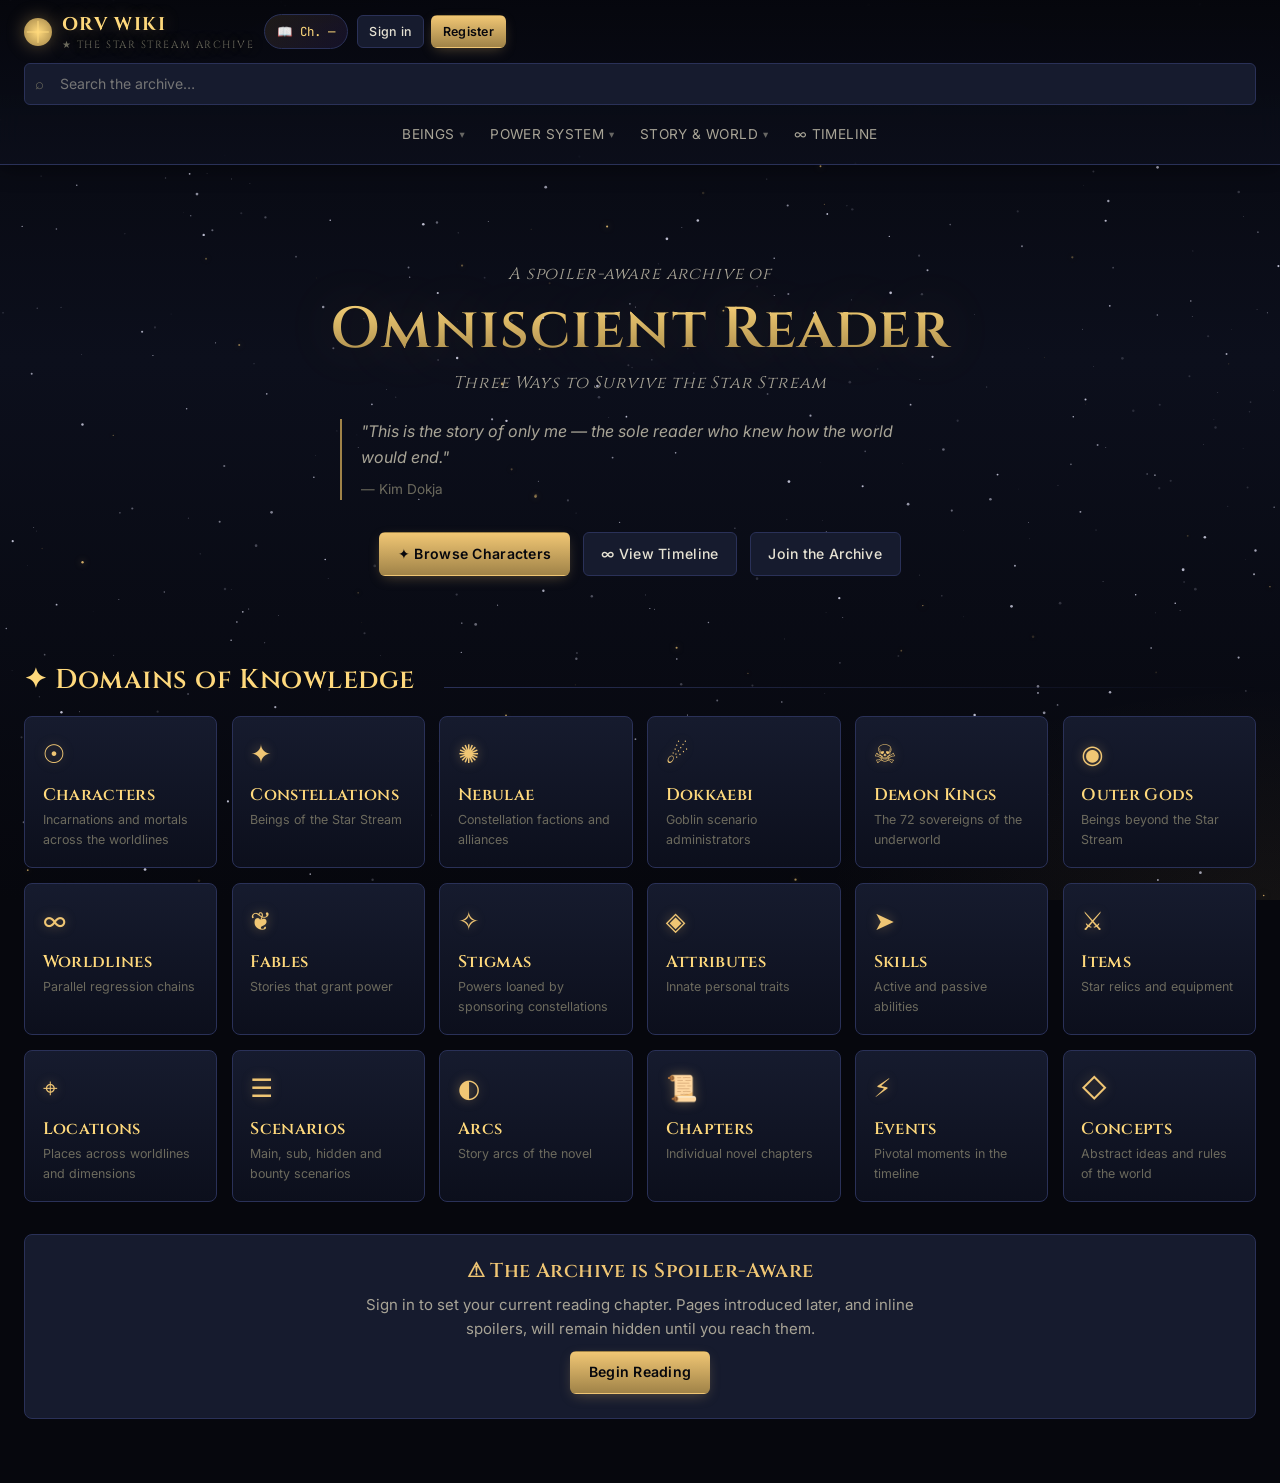
==== index.html @ f9fbb9a0 "Make stack deployable to Railway + GitHub Pages - API Dockerfile entrypoint now binds to $PORT (Rail" ====
<!DOCTYPE html>
<html lang="en">
<head>
<meta charset="UTF-8">
<meta name="viewport" content="width=device-width, initial-scale=1">
<title>ORV Wiki — The Star Stream Archive</title>
<link rel="preconnect" href="https://fonts.googleapis.com">
<link rel="preconnect" href="https://fonts.gstatic.com" crossorigin>
<link href="https://fonts.googleapis.com/css2?family=Cinzel:wght@400;500;600;700&family=Inter:wght@300;400;500;600;700&family=JetBrains+Mono:wght@400;500&display=swap" rel="stylesheet">
<link rel="stylesheet" href="styles.css">
</head>
<body>

<canvas id="starfield"></canvas>

<header class="site">
  <nav class="nav">
    <div class="brand" data-route="">
      <span class="brand-mark"></span>
      <div>ORV Wiki<span class="brand-tag">★ The Star Stream Archive</span></div>
    </div>

    <div class="menubar" id="menubar"></div>

    <div class="search-wrap">
      <span class="search-icon">⌕</span>
      <input class="search-input" type="text" id="searchInput" placeholder="Search the archive…" autocomplete="off">
      <div id="searchResults"></div>
    </div>

    <div class="chapter-pill" id="chapterPill" title="Click to update reading progress">
      <span>📖</span><span id="chapterPillText">Ch. —</span>
    </div>

    <button class="btn btn-ghost notif-btn" id="notifBtn" title="Notifications" style="display:none">
      <span style="font-size:1.1rem">🔔</span>
      <span class="notif-dot" id="notifDot" style="display:none"></span>
    </button>

    <div id="userArea"></div>
  </nav>
</header>

<main class="app" id="app"></main>

<div id="modal-root"></div>
<div id="toast-root"></div>
<div id="drawer-root"></div>
<div id="tooltip-root"></div>

<!--
  Script load order matters because these are plain <script> tags, not ES
  modules. Each file declares globals (functions, const State, api, …) that
  later files reference. Order:
    config         — sets window.ORV_API_BASE (per-deployment); must be FIRST
                     so core.js can read it during State initialization
    core           — State, ENTITY_TYPES, api, $, el, toast, openModal
    spoiler        — plainTextOf, hasContent, hasHidden, renderRendered,
                     renderedNode, spoilerBanner (used by views, comments,
                     views-user, notifications)
    chrome         — startStarfield, buildMenubar (uses ENTITY_TYPES, navigate)
    auth           — renderUserArea, openAuth, openChapterModal, openSettings
    router         — navigate, renderRoute (referenced by everything above)
    views          — renderHome, renderCategory, renderPage, renderCharacter,
                     pageCard, errorBlock, crumbs
    comments       — commentsSection, openSuggest
    views-user     — renderBookmarks, renderMySuggestions, renderQueue,
                     renderTimeline
    notifications  — wires up #notifBtn, #chapterPill, #searchInput at parse
                     time — must run after the elements above exist
    init           — kicks everything off; must be last
-->
<script src="js/config.js"></script>
<script src="js/core.js"></script>
<script src="js/spoiler.js"></script>
<script src="js/chrome.js"></script>
<script src="js/auth.js"></script>
<script src="js/router.js"></script>
<script src="js/views.js"></script>
<script src="js/comments.js"></script>
<script src="js/views-user.js"></script>
<script src="js/notifications.js"></script>
<script src="js/init.js"></script>
</body>
</html>
---- styles.css ----
:root{
  --void:#06070d;
  --space:#0c0f1c;
  --night:#11142a;
  --panel:#161b2e;
  --panel-2:#1c2240;
  --panel-3:#252b4d;
  --border:#2a3158;
  --border-bright:#3d4670;
  --gold:#f0c674;
  --gold-bright:#ffd97c;
  --gold-dim:#a08348;
  --gold-glow:rgba(240,198,116,.35);
  --text:#e6e2d3;
  --text-2:#a8a496;
  --text-3:#6c6a5d;
  --purple:#8b5cf6;
  --cyan:#5eead4;
  --crimson:#c4504c;
  --danger:#ef4444;
  --success:#22c55e;
  --spoiler-bg:#1a1325;
  --spoiler-border:#3a2960;
  --shadow-lg:0 12px 40px -8px rgba(0,0,0,.6),0 4px 12px -2px rgba(0,0,0,.4);
  --shadow-glow:0 0 24px -4px var(--gold-glow);
  --serif:'Cinzel',Georgia,serif;
  --sans:'Inter',-apple-system,system-ui,sans-serif;
  --mono:'JetBrains Mono',Menlo,monospace;
}
*{box-sizing:border-box;margin:0;padding:0}
html,body{height:100%}
body{
  font-family:var(--sans);
  font-size:15px;
  line-height:1.6;
  color:var(--text);
  background:var(--void);
  overflow-x:hidden;
  min-height:100vh;
  position:relative;
}
body::before{
  content:'';
  position:fixed;inset:0;
  background:
    radial-gradient(ellipse 80% 50% at 50% -20%,rgba(139,92,246,.12),transparent 60%),
    radial-gradient(ellipse 60% 40% at 100% 100%,rgba(240,198,116,.06),transparent 60%),
    linear-gradient(180deg,var(--void) 0%,var(--space) 40%,var(--void) 100%);
  z-index:-2;
  pointer-events:none;
}
#starfield{position:fixed;inset:0;z-index:-1;pointer-events:none}
::selection{background:var(--gold);color:var(--void)}
::-webkit-scrollbar{width:10px;height:10px}
::-webkit-scrollbar-track{background:var(--space)}
::-webkit-scrollbar-thumb{background:var(--panel-3);border-radius:6px}
::-webkit-scrollbar-thumb:hover{background:var(--gold-dim)}

/* Typography */
h1,h2,h3,h4{font-family:var(--serif);font-weight:600;line-height:1.2;letter-spacing:.02em}
h1{font-size:2.4rem;color:var(--gold)}
h2{font-size:1.7rem;color:var(--gold-bright)}
h3{font-size:1.25rem;color:var(--gold)}
h4{font-size:1.05rem;color:var(--text)}
a{color:var(--gold);text-decoration:none;transition:color .15s}
a:hover{color:var(--gold-bright);text-shadow:0 0 12px var(--gold-glow)}
p{margin-bottom:.8em}
code{font-family:var(--mono);font-size:.9em;background:var(--panel);padding:1px 6px;border-radius:3px;color:var(--cyan)}
hr{border:none;height:1px;background:linear-gradient(90deg,transparent,var(--border),transparent);margin:1.5rem 0}

/* Header */
header.site{
  position:sticky;top:0;z-index:100;
  background:linear-gradient(180deg,rgba(6,7,13,.95),rgba(12,15,28,.85));
  backdrop-filter:blur(12px);
  -webkit-backdrop-filter:blur(12px);
  border-bottom:1px solid var(--border);
  box-shadow:0 4px 20px rgba(0,0,0,.4);
}
.nav{
  display:flex;align-items:center;
  max-width:1400px;margin:0 auto;
  padding:.6rem 1.5rem;gap:1rem;
}
.brand{
  display:flex;align-items:center;gap:.6rem;
  font-family:var(--serif);font-weight:700;font-size:1.15rem;
  color:var(--gold-bright);letter-spacing:.08em;text-transform:uppercase;
  cursor:pointer;user-select:none;
  text-shadow:0 0 16px var(--gold-glow);
  white-space:nowrap;
}
.brand-mark{
  display:inline-block;width:28px;height:28px;
  background:radial-gradient(circle,var(--gold-bright),var(--gold-dim));
  border-radius:50%;position:relative;
  box-shadow:0 0 18px var(--gold-glow);
}
.brand-mark::before,.brand-mark::after{
  content:'';position:absolute;left:50%;top:50%;
  width:80%;height:1px;background:var(--gold-bright);
  transform:translate(-50%,-50%);
}
.brand-mark::after{transform:translate(-50%,-50%) rotate(90deg)}
.brand-tag{font-size:.65rem;color:var(--text-3);font-weight:400;letter-spacing:.15em;display:block;margin-top:-2px}

.menubar{display:flex;align-items:center;gap:.25rem;flex-shrink:0;flex-wrap:nowrap}
.menu{position:relative}
.menu-btn{
  background:none;border:1px solid transparent;color:var(--text-2);
  padding:.5rem .6rem;font:inherit;font-size:.85rem;
  cursor:pointer;border-radius:6px;
  display:inline-flex;align-items:center;gap:.3rem;
  letter-spacing:.03em;text-transform:uppercase;
  transition:all .15s;
}
.menu-btn:hover,.menu.open .menu-btn{
  color:var(--gold-bright);
  background:var(--panel);
  border-color:var(--border);
}
.menu-btn .caret{font-size:.65rem;opacity:.6;transition:transform .2s}
.menu.open .caret{transform:rotate(180deg)}

.menu-panel{
  position:absolute;top:calc(100% + 8px);left:0;
  min-width:220px;
  background:linear-gradient(180deg,var(--panel),var(--space));
  border:1px solid var(--border-bright);
  border-radius:8px;
  padding:.4rem;
  box-shadow:var(--shadow-lg),0 0 30px -10px var(--gold-glow);
  opacity:0;transform:translateY(-6px);pointer-events:none;
  transition:all .18s ease-out;
  z-index:120;
}
.menu.open .menu-panel{opacity:1;transform:translateY(0);pointer-events:auto}
.menu-item{
  display:flex;align-items:center;gap:.65rem;
  padding:.55rem .75rem;border-radius:5px;
  color:var(--text);font-size:.88rem;
  cursor:pointer;transition:all .12s;
  background:none;border:none;width:100%;text-align:left;
  font-family:inherit;
}
.menu-item:hover{background:var(--panel-3);color:var(--gold-bright)}
.menu-item .icon{
  width:22px;height:22px;
  display:inline-flex;align-items:center;justify-content:center;
  color:var(--gold);font-size:1rem;
  background:rgba(240,198,116,.08);
  border-radius:4px;
  flex-shrink:0;
}
.menu-divider{height:1px;background:var(--border);margin:.4rem 0}
.menu-label{
  padding:.45rem .75rem .25rem;font-size:.65rem;
  color:var(--text-3);text-transform:uppercase;letter-spacing:.12em;
}

.search-wrap{flex:1 1 160px;max-width:340px;position:relative}
.search-input{
  width:100%;padding:.55rem 2.4rem .55rem 2.2rem;
  background:var(--panel);
  border:1px solid var(--border);
  border-radius:6px;
  color:var(--text);font:inherit;font-size:.88rem;
  transition:all .15s;
}
.search-input:focus{
  outline:none;
  border-color:var(--gold-dim);
  box-shadow:0 0 0 3px rgba(240,198,116,.12);
}
.search-icon{
  position:absolute;left:.7rem;top:50%;transform:translateY(-50%);
  color:var(--text-3);pointer-events:none;font-size:.95rem;
}
.search-results{
  position:absolute;top:calc(100% + 6px);right:0;
  min-width:max(100%,320px);
  background:linear-gradient(180deg,var(--panel),var(--space));
  border:1px solid var(--border-bright);border-radius:8px;
  max-height:60vh;overflow-y:auto;
  box-shadow:var(--shadow-lg);
  z-index:130;
}
.search-result{
  padding:.6rem .8rem;cursor:pointer;
  border-bottom:1px solid var(--border);
  display:flex;align-items:center;gap:.6rem;
}
.search-result:last-child{border:none}
.search-result:hover{background:var(--panel-3)}
.search-result .meta{font-size:.7rem;color:var(--text-3);text-transform:uppercase;letter-spacing:.08em}

.chapter-pill{
  display:inline-flex;align-items:center;gap:.4rem;
  padding:.4rem .75rem;
  background:linear-gradient(135deg,rgba(240,198,116,.1),rgba(139,92,246,.1));
  border:1px solid var(--border);
  border-radius:20px;font-size:.78rem;
  color:var(--gold-bright);cursor:pointer;
  transition:all .15s;white-space:nowrap;
  font-family:var(--mono);
}
.chapter-pill:hover{
  border-color:var(--gold-dim);
  box-shadow:0 0 16px rgba(240,198,116,.2);
}

.user-btn{
  display:inline-flex;align-items:center;gap:.5rem;
  background:var(--panel);border:1px solid var(--border);
  color:var(--text);padding:.4rem .85rem;
  border-radius:6px;cursor:pointer;font:inherit;font-size:.85rem;
  transition:all .15s;
}
.user-btn:hover{border-color:var(--gold-dim);color:var(--gold-bright)}
.user-avatar{
  width:24px;height:24px;border-radius:50%;
  background:linear-gradient(135deg,var(--purple),var(--gold));
  display:inline-flex;align-items:center;justify-content:center;
  font-size:.7rem;font-weight:700;color:var(--void);
}
.notif-dot{
  position:absolute;top:-2px;right:-2px;
  width:8px;height:8px;border-radius:50%;
  background:var(--crimson);
  box-shadow:0 0 8px var(--crimson);
}
.notif-btn{position:relative}

/* Buttons */
.btn{
  display:inline-flex;align-items:center;justify-content:center;gap:.5rem;
  padding:.6rem 1.1rem;border-radius:6px;
  font:inherit;font-size:.88rem;font-weight:500;
  cursor:pointer;transition:all .15s;
  border:1px solid transparent;
  letter-spacing:.02em;text-decoration:none;
  white-space:nowrap;
}
.btn-primary{
  background:linear-gradient(180deg,var(--gold),var(--gold-dim));
  color:var(--void);font-weight:600;
  box-shadow:0 4px 14px -4px var(--gold-glow);
}
.btn-primary:hover{
  background:linear-gradient(180deg,var(--gold-bright),var(--gold));
  box-shadow:0 6px 20px -4px var(--gold-glow);
  transform:translateY(-1px);
}
.btn-secondary{
  background:var(--panel);border-color:var(--border);
  color:var(--text);
}
.btn-secondary:hover{border-color:var(--gold-dim);color:var(--gold-bright)}
.btn-ghost{background:transparent;color:var(--text-2)}
.btn-ghost:hover{background:var(--panel);color:var(--gold-bright)}
.btn-danger{background:var(--panel);color:var(--danger);border-color:rgba(239,68,68,.3)}
.btn-danger:hover{background:rgba(239,68,68,.1);border-color:var(--danger)}
.btn-sm{padding:.35rem .7rem;font-size:.78rem}
.btn:disabled{opacity:.5;cursor:not-allowed;transform:none}

/* Layout */
main.app{
  max-width:1400px;margin:0 auto;
  padding:2rem 1.5rem 4rem;
  min-height:calc(100vh - 70px);
}
.view{animation:fadeIn .35s ease-out}
@keyframes fadeIn{from{opacity:0;transform:translateY(8px)}to{opacity:1;transform:none}}

.crumbs{
  display:flex;align-items:center;gap:.4rem;
  font-size:.8rem;color:var(--text-3);
  margin-bottom:1.2rem;
  text-transform:uppercase;letter-spacing:.08em;
}
.crumbs a{color:var(--text-2)}
.crumbs .sep{color:var(--text-3);opacity:.5}

/* Hero / Home */
.hero{
  text-align:center;
  padding:4rem 1rem 3rem;
  position:relative;
}
.hero h1{
  font-size:clamp(2.2rem,5vw,3.6rem);
  background:linear-gradient(180deg,var(--gold-bright),var(--gold-dim));
  -webkit-background-clip:text;background-clip:text;
  -webkit-text-fill-color:transparent;
  margin-bottom:.4rem;
  text-shadow:0 0 60px rgba(240,198,116,.2);
}
.hero .sub{
  font-family:var(--serif);font-style:italic;
  color:var(--text-2);font-size:1.05rem;
  letter-spacing:.05em;margin-bottom:.4rem;
}
.hero .quote{
  max-width:600px;margin:1.4rem auto 0;
  color:var(--text-2);font-style:italic;font-size:1rem;
  border-left:2px solid var(--gold-dim);
  padding-left:1.2rem;text-align:left;
}
.hero .quote-author{display:block;margin-top:.5rem;color:var(--text-3);font-size:.85rem;font-style:normal}
.hero-cta{
  margin-top:2rem;display:flex;gap:.8rem;justify-content:center;flex-wrap:wrap;
}

.section-title{
  display:flex;align-items:baseline;justify-content:space-between;
  margin:2.5rem 0 1.2rem;gap:1rem;flex-wrap:wrap;
}
.section-title h2{
  display:flex;align-items:center;gap:.6rem;
}
.section-title .ornament{
  flex:1;height:1px;
  background:linear-gradient(90deg,var(--border),transparent);
  margin-left:.8rem;min-width:40px;
}

/* Category grid (home) */
.cat-grid{
  display:grid;
  grid-template-columns:repeat(auto-fill,minmax(180px,1fr));
  gap:.9rem;
}
.cat-tile{
  position:relative;
  background:linear-gradient(180deg,var(--panel),var(--space));
  border:1px solid var(--border);
  border-radius:8px;padding:1.1rem;
  cursor:pointer;transition:all .2s;
  overflow:hidden;
}
.cat-tile::before{
  content:'';position:absolute;inset:0;
  background:radial-gradient(circle at 80% 0%,var(--gold-glow),transparent 50%);
  opacity:0;transition:opacity .25s;
}
.cat-tile:hover{
  border-color:var(--gold-dim);
  transform:translateY(-2px);
  box-shadow:0 8px 24px -8px rgba(0,0,0,.6),0 0 24px -8px var(--gold-glow);
}
.cat-tile:hover::before{opacity:1}
.cat-tile .glyph{
  display:inline-block;font-size:1.6rem;color:var(--gold);
  margin-bottom:.6rem;
  text-shadow:0 0 12px var(--gold-glow);
  position:relative;
}
.cat-tile h4{font-family:var(--serif);font-size:1.05rem;color:var(--gold-bright);margin-bottom:.3rem;position:relative}
.cat-tile p{color:var(--text-3);font-size:.78rem;margin:0;position:relative}

/* Page grid (lists) */
.page-grid{
  display:grid;
  grid-template-columns:repeat(auto-fill,minmax(260px,1fr));
  gap:1rem;
}
.page-card{
  background:linear-gradient(180deg,var(--panel),var(--space));
  border:1px solid var(--border);
  border-radius:8px;padding:1rem 1.1rem;
  cursor:pointer;transition:all .18s;
  display:flex;flex-direction:column;
  position:relative;
}
.page-card:hover{
  border-color:var(--gold-dim);
  transform:translateY(-2px);
  box-shadow:0 6px 20px -6px rgba(0,0,0,.6),0 0 16px -6px var(--gold-glow);
}
.page-card .type{
  font-size:.65rem;color:var(--gold-dim);
  text-transform:uppercase;letter-spacing:.15em;
  margin-bottom:.3rem;
}
.page-card h3{
  font-family:var(--serif);font-size:1.1rem;color:var(--gold-bright);
  margin-bottom:.4rem;line-height:1.3;
}
.page-card .desc{
  color:var(--text-2);font-size:.85rem;
  flex:1;
  display:-webkit-box;-webkit-line-clamp:3;-webkit-box-orient:vertical;
  overflow:hidden;
}
.page-card .footer{
  display:flex;justify-content:space-between;align-items:center;
  margin-top:.7rem;padding-top:.7rem;
  border-top:1px solid var(--border);
  font-size:.72rem;color:var(--text-3);
}
.page-card .ch{font-family:var(--mono);color:var(--gold-dim)}

/* Pagination */
.pagination{
  display:flex;justify-content:center;align-items:center;
  gap:.4rem;margin-top:2rem;flex-wrap:wrap;
}
.pagination .info{color:var(--text-3);font-size:.85rem;margin:0 .8rem;font-family:var(--mono)}

/* Page detail */
.detail-layout{
  display:grid;
  grid-template-columns:minmax(0,1fr) 320px;
  gap:2rem;
}
@media(max-width:900px){.detail-layout{grid-template-columns:1fr}}

.detail-header{
  background:linear-gradient(135deg,var(--panel) 0%,var(--space) 100%);
  border:1px solid var(--border);
  border-top:2px solid var(--gold-dim);
  border-radius:8px;padding:1.6rem 1.8rem;
  margin-bottom:1.4rem;position:relative;overflow:hidden;
}
.detail-header::before{
  content:'';position:absolute;top:0;right:0;
  width:200px;height:200px;
  background:radial-gradient(circle,var(--gold-glow),transparent 70%);
  pointer-events:none;
}
.detail-header .type{
  font-size:.72rem;color:var(--gold-dim);
  text-transform:uppercase;letter-spacing:.18em;
  margin-bottom:.4rem;font-weight:600;
}
.detail-header h1{font-size:2.2rem;margin-bottom:.6rem;position:relative}
.detail-header .summary{color:var(--text-2);font-size:1rem;max-width:780px;position:relative}
.detail-header .meta-row{
  display:flex;gap:1.2rem;flex-wrap:wrap;
  margin-top:1rem;font-size:.8rem;color:var(--text-3);
  position:relative;
}
.detail-header .meta-row span{display:inline-flex;align-items:center;gap:.4rem}
.detail-header .meta-row strong{color:var(--gold);font-family:var(--mono);font-weight:500}

.detail-body{
  background:var(--panel);
  border:1px solid var(--border);
  border-radius:8px;padding:1.6rem 1.8rem;
  margin-bottom:1.4rem;
}
.detail-body h2{margin-top:1.6rem;margin-bottom:.6rem;font-size:1.4rem}
.detail-body h2:first-child{margin-top:0}
.detail-body p{color:var(--text);margin-bottom:1em}

.field-row{
  display:grid;grid-template-columns:160px 1fr;gap:1rem;
  padding:.6rem 0;border-bottom:1px solid var(--border);
  font-size:.92rem;
}
.field-row:last-child{border-bottom:none}
.field-label{color:var(--text-3);text-transform:uppercase;font-size:.72rem;letter-spacing:.1em;padding-top:2px}
.field-value{color:var(--text)}

/* Sidebar */
.sidebar{display:flex;flex-direction:column;gap:1rem}
.side-card{
  background:var(--panel);
  border:1px solid var(--border);
  border-radius:8px;padding:1rem 1.1rem;
}
.side-card h4{
  font-size:.78rem;color:var(--gold-dim);
  text-transform:uppercase;letter-spacing:.12em;
  margin-bottom:.7rem;font-family:var(--sans);font-weight:600;
}
.side-card .row{
  display:flex;justify-content:space-between;
  font-size:.85rem;padding:.3rem 0;
  border-bottom:1px dashed var(--border);
}
.side-card .row:last-child{border:none}
.side-card .row .k{color:var(--text-3)}
.side-card .row .v{color:var(--text);font-family:var(--mono);font-size:.82rem}

/* Spoiler — three states.
   - .spoiler.hidden   server stripped the body; client shows a chip
   - .spoiler.revealed user has reached the reveal chapter; subtle highlight
   - .spoiler.peek     transient class added on hover/click to expose content
                       (used only for revealed spoilers; hidden ones never
                       have content to show on the client) */
.spoiler{
  position:relative;
  border-radius:4px;
  letter-spacing:.02em;
}
.spoiler.hidden{
  display:inline-block;
  background:var(--spoiler-bg);
  border:1px solid var(--spoiler-border);
  padding:1px 9px;
  color:var(--purple);font-family:var(--mono);font-size:.82rem;
  cursor:not-allowed;user-select:none;
  vertical-align:baseline;
}
.spoiler.hidden::before{
  content:'⚠';margin-right:.4rem;font-size:.9em;
}
.spoiler.revealed{
  display:inline;
  padding:1px 6px;
  background:linear-gradient(90deg,rgba(240,198,116,.08),rgba(139,92,246,.08));
  border:1px solid rgba(240,198,116,.25);
  color:var(--text);
  cursor:help;
}
.spoiler.revealed::before{
  content:'';position:absolute;left:-2px;top:0;bottom:0;width:2px;
  background:var(--gold-bright);box-shadow:0 0 6px var(--gold-glow);
}
.spoiler.revealed[data-ch]::after{
  content:'ch.' attr(data-ch);
  font-family:var(--mono);font-size:.66rem;
  color:var(--gold-dim);margin-left:.35rem;
  vertical-align:super;letter-spacing:0;
  opacity:.7;
}
/* Hidden-content banner shown above any field with hidden spoilers. */
.spoiler-banner{
  margin-top:.8rem;padding:.7rem .9rem;
  background:var(--spoiler-bg);
  border:1px dashed var(--spoiler-border);
  border-radius:6px;
  font-size:.83rem;color:var(--purple);
  display:flex;align-items:center;gap:.5rem;
}
.spoiler-banner::before{ content:'✦';font-size:1rem;color:var(--gold-bright); }

/* Comments */
.comment-thread{margin-top:.5rem}
.comment{
  border-left:2px solid var(--border);
  padding:.8rem 0 .8rem 1rem;
  margin-bottom:.4rem;
}
.comment-head{
  display:flex;align-items:center;gap:.6rem;
  margin-bottom:.4rem;font-size:.82rem;
}
.comment-head .author{color:var(--gold-bright);font-weight:500}
.comment-head .ch-tag{
  font-family:var(--mono);font-size:.72rem;
  color:var(--gold-dim);background:var(--panel-2);
  padding:1px 7px;border-radius:10px;
}
.comment-head .ago{color:var(--text-3)}
.comment-body{color:var(--text);font-size:.93rem;margin-bottom:.5rem;white-space:pre-wrap}
.comment-body.deleted{color:var(--text-3);font-style:italic}
.comment-actions{display:flex;align-items:center;gap:.3rem;flex-wrap:wrap}
.react-btn{
  background:var(--panel);border:1px solid var(--border);
  color:var(--text-2);padding:2px 8px;
  border-radius:12px;cursor:pointer;
  font:inherit;font-size:.78rem;
  display:inline-flex;align-items:center;gap:.3rem;
  transition:all .12s;
}
.react-btn:hover{border-color:var(--gold-dim);color:var(--gold-bright)}
.react-btn.active{background:rgba(240,198,116,.15);border-color:var(--gold-dim);color:var(--gold-bright)}
.react-btn .count{color:var(--text-3);font-family:var(--mono);font-size:.74rem}
.react-btn.active .count{color:var(--gold-bright)}
.comment-children{margin-left:1.2rem;margin-top:.3rem;border-left:1px dashed var(--border);padding-left:.6rem}

.comment-form{
  background:var(--space);border:1px solid var(--border);
  border-radius:6px;padding:.8rem;margin-bottom:1rem;
}
.comment-form textarea{
  width:100%;background:var(--panel);
  border:1px solid var(--border);border-radius:5px;
  color:var(--text);font:inherit;font-size:.9rem;
  padding:.6rem;resize:vertical;min-height:60px;
}
.comment-form textarea:focus{outline:none;border-color:var(--gold-dim)}
.comment-form-actions{display:flex;justify-content:flex-end;gap:.5rem;margin-top:.6rem}

/* Modal */
.modal-backdrop{
  position:fixed;inset:0;
  background:rgba(6,7,13,.85);
  backdrop-filter:blur(4px);
  z-index:1000;
  display:flex;align-items:center;justify-content:center;
  padding:1rem;
  animation:fadeIn .2s;
}
.modal{
  background:linear-gradient(180deg,var(--panel),var(--space));
  border:1px solid var(--border-bright);
  border-top:2px solid var(--gold);
  border-radius:10px;
  padding:1.8rem;
  max-width:480px;width:100%;
  max-height:90vh;overflow-y:auto;
  box-shadow:var(--shadow-lg),0 0 60px -10px var(--gold-glow);
  animation:modalIn .25s ease-out;
}
.modal.lg{max-width:680px}
@keyframes modalIn{from{opacity:0;transform:scale(.95) translateY(-12px)}to{opacity:1;transform:none}}
.modal h2{margin-bottom:.4rem}
.modal .modal-sub{color:var(--text-2);font-size:.9rem;margin-bottom:1.2rem}
.modal-close{
  position:absolute;top:1rem;right:1rem;
  background:none;border:none;color:var(--text-3);
  font-size:1.4rem;cursor:pointer;line-height:1;
  width:32px;height:32px;border-radius:50%;
  display:inline-flex;align-items:center;justify-content:center;
}
.modal-close:hover{background:var(--panel-2);color:var(--gold-bright)}

.field{margin-bottom:1rem}
.field label{
  display:block;font-size:.78rem;color:var(--text-2);
  text-transform:uppercase;letter-spacing:.08em;
  margin-bottom:.35rem;
}
.field input,.field textarea,.field select{
  width:100%;background:var(--space);
  border:1px solid var(--border);border-radius:5px;
  color:var(--text);font:inherit;font-size:.95rem;
  padding:.55rem .75rem;
}
.field input:focus,.field textarea:focus,.field select:focus{
  outline:none;border-color:var(--gold-dim);
  box-shadow:0 0 0 3px rgba(240,198,116,.1);
}
.field textarea{resize:vertical;min-height:80px}
.field-error{color:var(--danger);font-size:.78rem;margin-top:.3rem}
.modal-actions{display:flex;justify-content:flex-end;gap:.6rem;margin-top:1.2rem}
.tabs{
  display:flex;gap:.3rem;margin-bottom:1.2rem;
  border-bottom:1px solid var(--border);
}
.tab{
  background:none;border:none;color:var(--text-2);
  padding:.6rem 1rem;font:inherit;font-size:.88rem;
  cursor:pointer;position:relative;
  border-bottom:2px solid transparent;margin-bottom:-1px;
}
.tab.active{color:var(--gold-bright);border-bottom-color:var(--gold)}

/* Toast */
#toast-root{
  position:fixed;bottom:1.5rem;right:1.5rem;
  z-index:2000;display:flex;flex-direction:column;gap:.6rem;
  pointer-events:none;
}
.toast{
  background:var(--panel);border:1px solid var(--border-bright);
  border-radius:6px;padding:.7rem 1rem;
  font-size:.88rem;color:var(--text);
  box-shadow:var(--shadow-lg);min-width:240px;max-width:380px;
  animation:toastIn .25s ease-out;pointer-events:auto;
  border-left:3px solid var(--gold);
}
.toast.error{border-left-color:var(--danger)}
.toast.success{border-left-color:var(--success)}
@keyframes toastIn{from{opacity:0;transform:translateX(40px)}to{opacity:1;transform:none}}

/* Loading */
.loader{
  display:flex;align-items:center;justify-content:center;
  padding:3rem;color:var(--gold);
}
.loader-spinner{
  width:32px;height:32px;
  border:2px solid var(--border);
  border-top-color:var(--gold);
  border-radius:50%;
  animation:spin 1s linear infinite;
}
@keyframes spin{to{transform:rotate(360deg)}}

.empty{
  text-align:center;padding:3rem 1rem;
  color:var(--text-3);
}
.empty .glyph{font-size:3rem;color:var(--gold-dim);margin-bottom:.6rem;opacity:.5}
.empty h3{color:var(--text-2);margin-bottom:.4rem}

/* Tags */
.tag{
  display:inline-block;
  background:var(--panel-2);border:1px solid var(--border);
  color:var(--text-2);padding:1px 8px;
  border-radius:10px;font-size:.72rem;
  margin-right:.3rem;
}

/* Notifications drawer */
.drawer-overlay{
  position:fixed;inset:0;background:rgba(0,0,0,.5);
  z-index:999;animation:fadeIn .2s;
}
.drawer{
  position:fixed;top:0;right:0;bottom:0;
  width:380px;max-width:100vw;
  background:linear-gradient(180deg,var(--space),var(--void));
  border-left:1px solid var(--border-bright);
  z-index:1000;
  display:flex;flex-direction:column;
  animation:drawerIn .3s ease-out;
}
@keyframes drawerIn{from{transform:translateX(100%)}to{transform:none}}
.drawer-head{
  padding:1.2rem 1.4rem;border-bottom:1px solid var(--border);
  display:flex;justify-content:space-between;align-items:center;
}
.drawer-head h3{margin:0}
.drawer-body{flex:1;overflow-y:auto;padding:.6rem}
.notif-item{
  padding:.8rem 1rem;border-radius:6px;cursor:pointer;
  margin-bottom:.3rem;border-left:2px solid var(--border);
}
.notif-item:hover{background:var(--panel)}
.notif-item.unread{border-left-color:var(--gold);background:rgba(240,198,116,.04)}
.notif-item .type{
  font-size:.7rem;color:var(--gold-dim);
  text-transform:uppercase;letter-spacing:.08em;margin-bottom:.2rem;
}
.notif-item .body{font-size:.88rem;color:var(--text)}
.notif-item .time{font-size:.7rem;color:var(--text-3);margin-top:.3rem}

/* Timeline */
/* While the timeline view is mounted we let it claim the full viewport
   width and height. The default centred 1400px content column is too
   narrow for a 5-worldline lane stack with cross-lane regression arcs. */
body.timeline-active main.app{
  max-width:none;
  padding:0;
  min-height:calc(100vh - 70px);
}
.view-timeline{
  display:flex;flex-direction:column;
  height:calc(100vh - 70px);
  padding:0 1.25rem 1rem;
  gap:.75rem;
}
.tl-titlebar{
  display:flex;justify-content:space-between;align-items:baseline;
  gap:1rem;flex-wrap:wrap;
  padding:.9rem 0 .35rem;
  border-bottom:1px solid var(--border);
}
.tl-titlebar-left{display:flex;align-items:baseline;gap:.9rem;flex-wrap:wrap}
.tl-eyebrow{
  font-family:var(--mono);font-size:.72rem;
  color:var(--gold-bright);letter-spacing:.14em;text-transform:uppercase;
  text-shadow:0 0 14px var(--gold-glow);
}
.tl-h1{
  font-size:1.4rem;color:var(--gold);
  margin:0;letter-spacing:.02em;
}
.tl-titlebar-right{font-size:.78rem;color:var(--text-3);font-style:italic}
.tl-spoiler-warn{color:var(--text-3)}
.timeline-canvas{
  background:linear-gradient(180deg,var(--space),var(--void));
  border:1px solid var(--border);border-radius:8px;
  padding:1rem;overflow:auto;
  position:relative;
  flex:1;min-height:520px;
}
.timeline-svg{display:block;min-width:100%}
.tl-lane-header{font-family:var(--serif);font-size:.95rem;fill:var(--gold-bright);font-weight:600}
/* Lane lines render in their worldline's seed color via an inline `stroke`
   attribute (set per row in drawTimeline). The CSS sets only the fallback
   colour (used when a lane has no color set) and the visual weight — the
   opacity is high enough that the colour reads through clearly. */
.tl-lane-line{stroke:var(--border-bright);stroke-width:3;opacity:.85;stroke-linecap:round}
.tl-lane-line.is-main{stroke-width:4}
.tl-event{cursor:pointer;transition:all .15s}
.tl-event circle{fill:var(--panel-3);stroke:var(--gold-dim);stroke-width:1.5;transition:all .15s}
.tl-event.major circle{fill:var(--gold);stroke:var(--gold-bright);stroke-width:2}
.tl-event.pivotal circle{fill:var(--gold-bright);stroke:var(--gold-bright);stroke-width:2.5;filter:drop-shadow(0 0 6px var(--gold-glow))}
.tl-event:hover circle{r:8;fill:var(--gold-bright)}
.tl-event-label{fill:var(--text-2);font-size:11px;font-family:var(--sans)}
.tl-event:hover .tl-event-label{fill:var(--gold-bright)}
.tl-jump{fill:none;stroke:var(--purple);stroke-width:1.8;opacity:.78;cursor:pointer;transition:opacity .15s,stroke-width .15s}
.tl-jump:hover{opacity:1;stroke-width:2.6}
.tl-jump-tip{stroke:var(--space);stroke-width:1}
.tl-jump-label{
  font-family:var(--sans);font-size:11px;font-weight:600;
  fill:var(--purple);letter-spacing:.02em;
  paint-order:stroke;stroke:var(--void);stroke-width:3px;stroke-linejoin:round;
  cursor:pointer;pointer-events:auto;
}
.tl-jump-swatch{display:inline-block;width:22px;height:2px;border-radius:1px;background:linear-gradient(90deg,var(--gold),var(--purple))}
.tl-axis-label{fill:var(--text-3);font-size:10px;font-family:var(--mono)}

/* Spoiler gate — full-cover overlay on the canvas. Sits on top of the SVG
   until the reader confirms with the button. position:absolute pins it to
   the .timeline-canvas (which is position:relative). */
.tl-spoiler-gate{
  position:absolute;inset:0;
  display:flex;align-items:center;justify-content:center;
  background:rgba(8,10,20,.78);
  backdrop-filter:blur(10px);
  -webkit-backdrop-filter:blur(10px);
  z-index:10;border-radius:8px;
  animation:fadeIn .25s ease-out;
}
.tl-spoiler-gate-content{
  max-width:560px;text-align:center;
  padding:2rem 2.5rem;
}
.tl-spoiler-icon{
  font-size:5rem;line-height:1;
  color:#ef4444;
  text-shadow:0 0 30px rgba(239,68,68,.55),0 0 60px rgba(239,68,68,.3);
  margin-bottom:.6rem;
  animation:spoilerPulse 2.4s ease-in-out infinite;
}
.tl-spoiler-title{
  font-family:var(--serif);
  font-size:2.2rem;font-weight:700;
  color:#ef4444;
  letter-spacing:.18em;
  margin:0 0 1rem;
  text-shadow:0 0 24px rgba(239,68,68,.45);
}
.tl-spoiler-body{
  color:var(--text-2);
  font-size:.95rem;line-height:1.55;
  margin:0 0 1.6rem;
}
.tl-spoiler-confirm{
  background:#ef4444;color:#fff;
  border:1px solid #b91c1c;
  padding:.7rem 1.4rem;font-weight:600;
  font-size:.95rem;letter-spacing:.04em;
  box-shadow:0 0 24px rgba(239,68,68,.35);
  transition:background .15s,box-shadow .15s,transform .15s;
}
.tl-spoiler-confirm:hover{
  background:#dc2626;
  box-shadow:0 0 32px rgba(239,68,68,.55);
  transform:translateY(-1px);
}
@keyframes spoilerPulse{
  0%,100%{transform:scale(1);text-shadow:0 0 30px rgba(239,68,68,.55),0 0 60px rgba(239,68,68,.3)}
  50%{transform:scale(1.06);text-shadow:0 0 38px rgba(239,68,68,.75),0 0 80px rgba(239,68,68,.4)}
}
.tl-legend{
  display:flex;gap:1.2rem;flex-wrap:wrap;align-items:center;
  font-size:.78rem;color:var(--text-2);
  padding:.5rem .9rem;
  background:var(--panel);border:1px solid var(--border);
  border-radius:6px;
  flex-shrink:0;
}
.tl-legend-item{display:inline-flex;align-items:center;gap:.4rem}
.tl-legend-swatch{width:18px;height:2px;border-radius:1px}

/* Edit suggestion / status */
.status-badge{
  display:inline-block;padding:2px 10px;
  border-radius:10px;font-size:.7rem;
  text-transform:uppercase;letter-spacing:.08em;
  font-family:var(--mono);
}
.status-pending{background:rgba(240,198,116,.15);color:var(--gold-bright);border:1px solid var(--gold-dim)}
.status-approved{background:rgba(34,197,94,.15);color:var(--success);border:1px solid rgba(34,197,94,.4)}
.status-rejected{background:rgba(239,68,68,.15);color:var(--danger);border:1px solid rgba(239,68,68,.4)}

.bookmark-btn.active{
  background:linear-gradient(180deg,var(--gold),var(--gold-dim));
  color:var(--void);border-color:transparent;
}
.bookmark-btn.active::before{content:'★ '}
.bookmark-btn::before{content:'☆ '}

/* Tooltip */
.tooltip{
  position:absolute;background:var(--panel);
  border:1px solid var(--gold-dim);border-radius:5px;
  padding:.5rem .7rem;font-size:.82rem;color:var(--text);
  pointer-events:none;z-index:200;max-width:280px;
  box-shadow:var(--shadow-lg);
  font-family:var(--sans);
}
.tooltip h5{font-family:var(--serif);color:var(--gold-bright);font-size:.9rem;margin-bottom:.2rem}
.tooltip .meta{color:var(--text-3);font-size:.7rem;font-family:var(--mono)}

/* Tight viewports — give the menubar its own row so it doesn't fight the
   search bar and userArea for horizontal space. The menubar is nowrap on
   wider screens (see .menubar above), so without this it would push other
   header items off the right edge. */
@media(max-width:1280px){
  .nav{flex-wrap:wrap;gap:.6rem}
  .menubar{order:99;width:100%;justify-content:center}
  .search-wrap{order:50;flex-basis:100%;max-width:none}
}
/* Mobile content reflow */
@media(max-width:880px){
  .field-row{grid-template-columns:1fr}
}
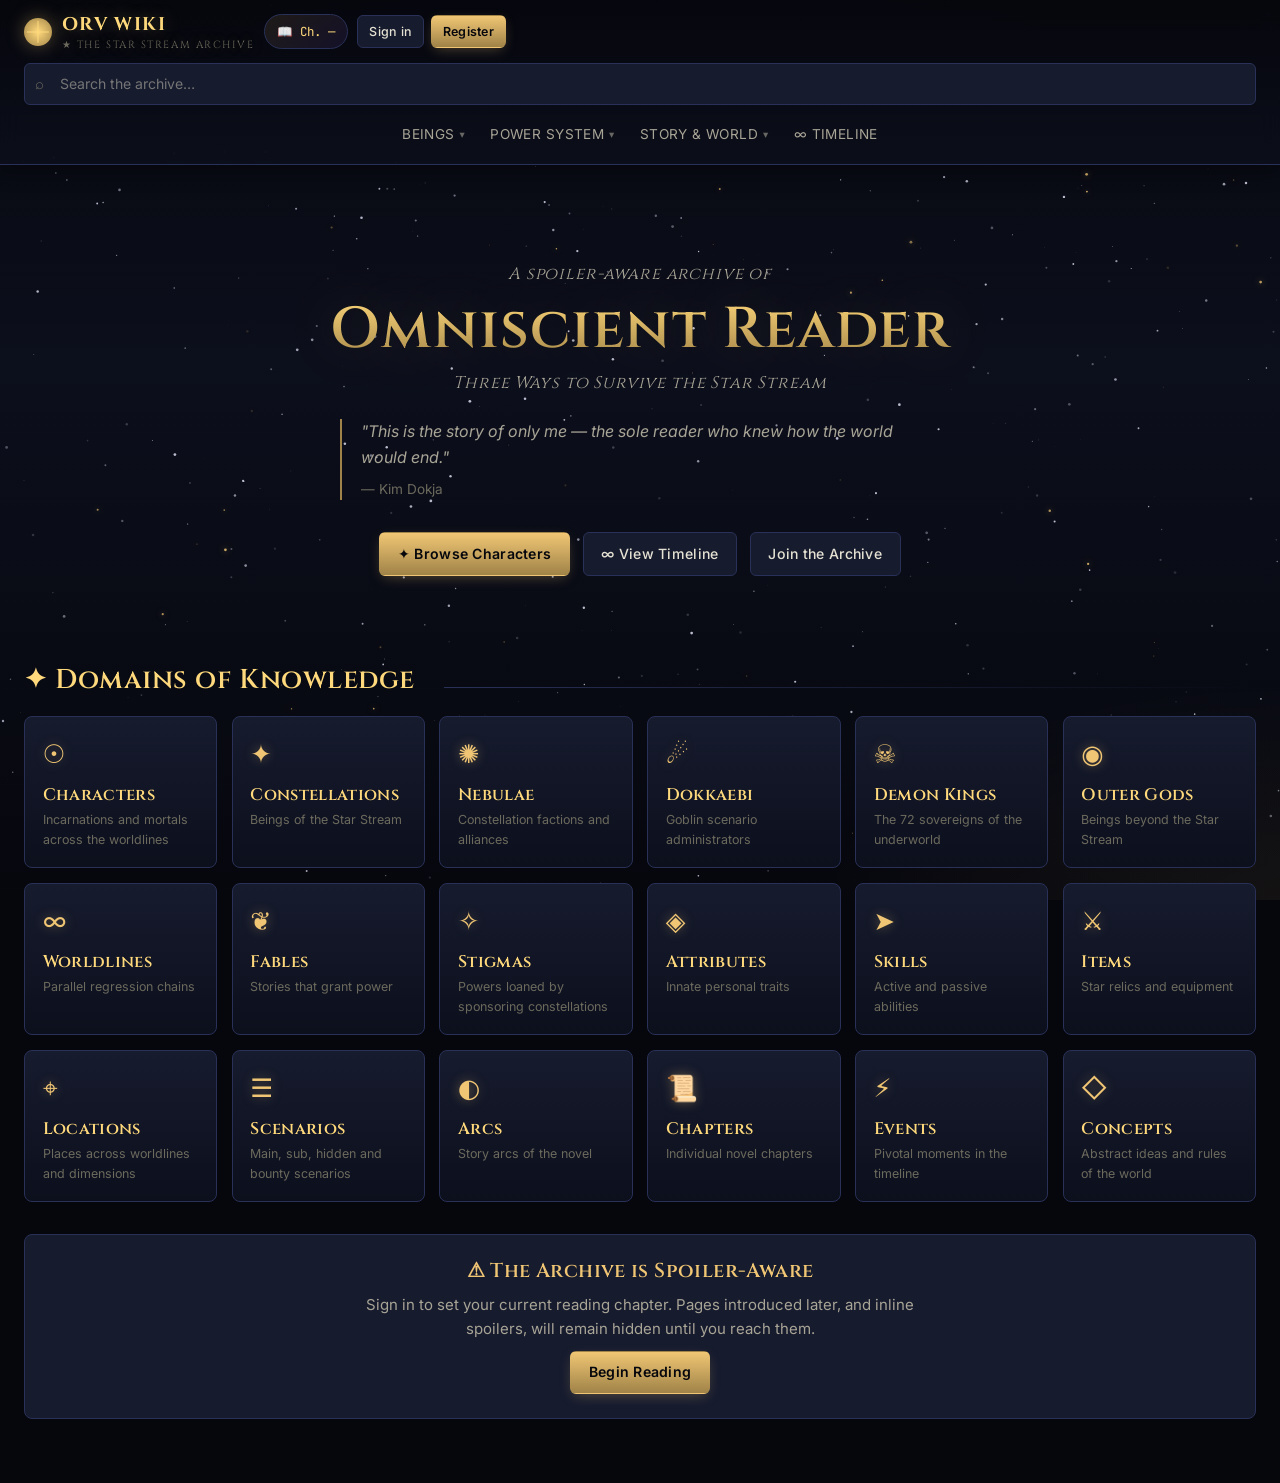
==== commit e861cd21: "Add generalized content management for all entity types Only Character had write endpoints and the e" ====
--- a/index.html
+++ b/index.html
@@ -63,9 +63,11 @@
     router         — navigate, renderRoute (referenced by everything above)
     views          — renderHome, renderCategory, renderPage, renderCharacter,
                      pageCard, errorBlock, crumbs
-    comments       — commentsSection, openSuggest
+    comments       — commentsSection
     views-user     — renderBookmarks, renderMySuggestions, renderQueue,
                      renderTimeline
+    editor         — schema-driven content forms, openSuggest,
+                     openSuggestNew, editor tool views, renderDiff
     notifications  — wires up #notifBtn, #chapterPill, #searchInput at parse
                      time — must run after the elements above exist
     init           — kicks everything off; must be last
@@ -79,6 +81,7 @@
 <script src="js/views.js"></script>
 <script src="js/comments.js"></script>
 <script src="js/views-user.js"></script>
+<script src="js/editor.js"></script>
 <script src="js/notifications.js"></script>
 <script src="js/init.js"></script>
 </body>
--- a/styles.css
+++ b/styles.css
@@ -697,6 +697,45 @@
   margin-right:.3rem;
 }
 
+/* Relationship links — clickable chips connecting a character to related entities */
+.rel-grid{
+  display:flex;flex-wrap:wrap;gap:.5rem;
+}
+.rel-chip{
+  display:inline-flex;align-items:baseline;gap:.45rem;
+  background:var(--panel-2);border:1px solid var(--border);
+  border-radius:6px;padding:.4rem .7rem;
+  cursor:pointer;transition:border-color .16s,transform .16s,box-shadow .16s;
+}
+.rel-chip:hover{
+  border-color:var(--gold-dim);transform:translateY(-1px);
+  box-shadow:0 4px 14px -6px rgba(0,0,0,.6);
+}
+.rel-chip .rel-name{
+  font-family:var(--serif);color:var(--gold-bright);font-size:.92rem;
+}
+.rel-chip .rel-meta{
+  color:var(--text-3);font-size:.72rem;font-family:var(--mono);
+}
+
+/* Tag chips — clickable labels that link to the tag's filtered page list */
+.tag-row{
+  display:flex;flex-wrap:wrap;gap:.4rem;align-items:center;
+  margin-top:.9rem;
+}
+.tag-link{
+  display:inline-flex;align-items:center;gap:.4rem;
+  background:var(--panel-2);border:1px solid var(--border);
+  color:var(--text-2);padding:3px 10px;border-radius:11px;
+  font-size:.75rem;cursor:pointer;
+  transition:border-color .14s,color .14s;
+}
+.tag-link:hover{border-color:var(--gold-dim);color:var(--gold-bright);}
+.tag-dot{
+  width:8px;height:8px;border-radius:50%;flex:none;
+  box-shadow:0 0 4px -1px currentColor;
+}
+
 /* Notifications drawer */
 .drawer-overlay{
   position:fixed;inset:0;background:rgba(0,0,0,.5);
